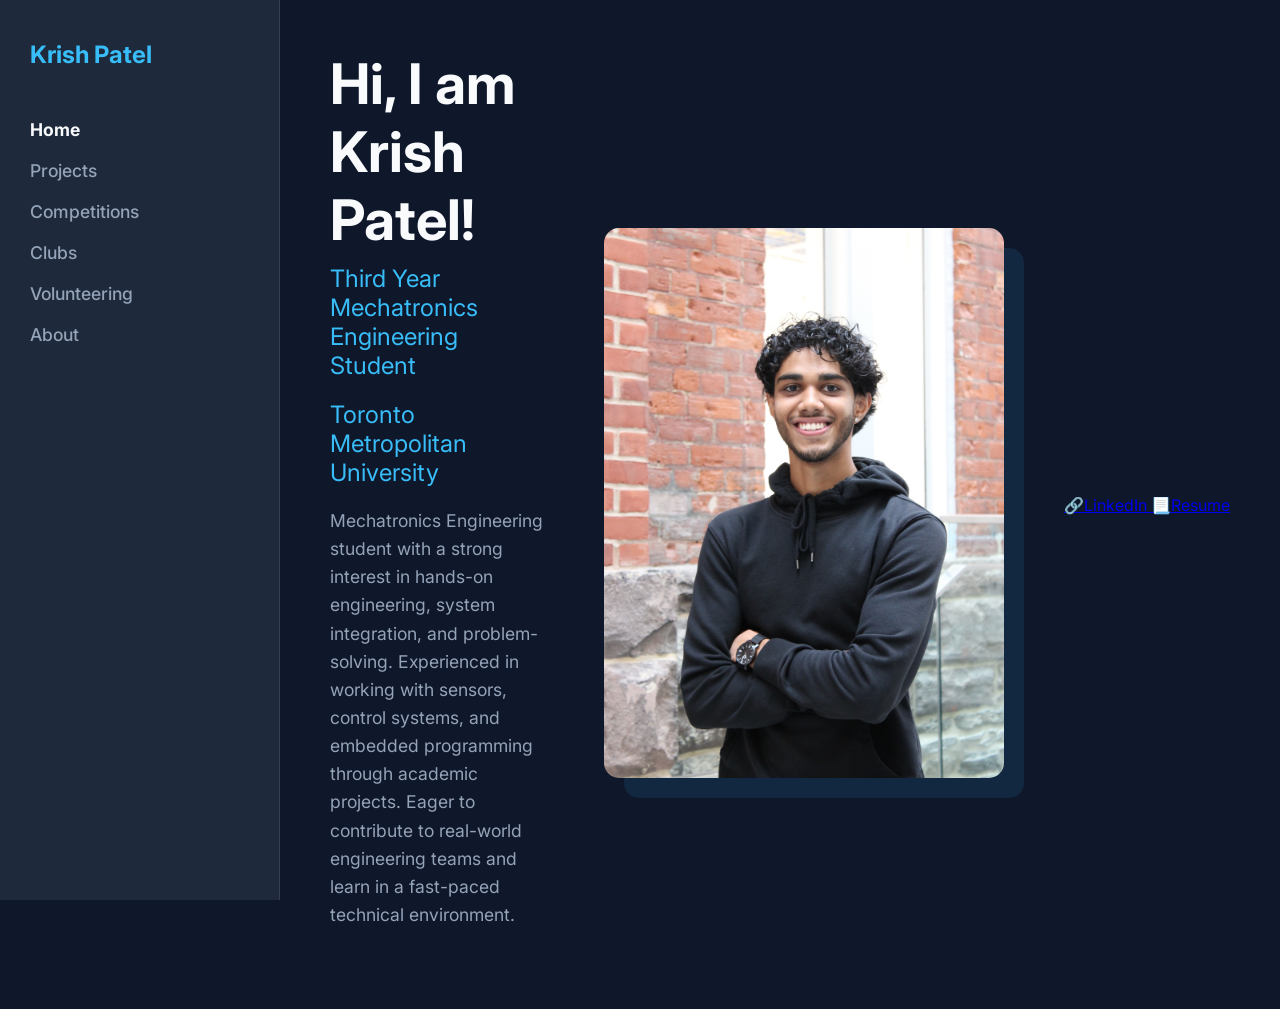
==== index.html @ 0c0c3767 "Update index.html" ====
<!DOCTYPE html>
<html lang="en">
<head>
    <meta charset="UTF-8">
    <meta name="viewport" content="width=device-width, initial-scale=1.0">
    <title>Krish Patel | Portfolio</title>
    <link href="https://fonts.googleapis.com/css2?family=Inter:wght@300;400;600;700&display=swap" rel="stylesheet">
    <style>
        :root {
            --bg-dark: #0f172a;
            --sidebar-bg: #1e293b;
            --accent-blue: #38bdf8;
            --text-white: #f8fafc;
            --text-gray: #94a3b8;
        }

        * { margin: 0; padding: 0; box-sizing: border-box; }

        body {
            font-family: 'Inter', sans-serif;
            background-color: var(--bg-dark);
            color: var(--text-white);
            display: flex;
            min-height: 100vh;
        }

        /* --- SIDEBAR NAVIGATION --- */
        nav {
            width: 280px;
            background: var(--sidebar-bg);
            height: 100vh;
            position: fixed;
            padding: 40px 30px;
            display: flex;
            flex-direction: column;
            border-right: 1px solid rgba(255,255,255,0.1);
        }

        .logo {
            font-size: 1.5rem;
            font-weight: 700;
            color: var(--accent-blue);
            margin-bottom: 50px;
            text-decoration: none;
        }

        .nav-links { list-style: none; }
        .nav-links li { margin-bottom: 20px; }
        
        /* THE IMPORTANT PART: File Links */
        .nav-links a {
            text-decoration: none;
            color: var(--text-gray);
            font-weight: 500;
            transition: 0.3s;
            font-size: 1.1rem;
        }
        .nav-links a:hover { color: var(--accent-blue); padding-left: 8px; }
        .nav-links a.active { color: var(--text-white); font-weight: 700; }

        /* --- CONTENT AREA --- */
        main {
            margin-left: 280px;
            width: 100%;
            display: flex;
            align-items: center;
            justify-content: center;
            padding: 50px;
        }

        .hero-container {
            display: flex;
            align-items: center;
            gap: 60px;
            max-width: 1100px;
        }

        .hero-text { flex: 1; }
        .hero-text h1 { font-size: 3.5rem; margin-bottom: 10px; }
        .hero-text h2 { font-size: 1.5rem; color: var(--accent-blue); margin-bottom: 20px; font-weight: 400; }
        .hero-text p { font-size: 1.1rem; color: var(--text-gray); line-height: 1.6; margin-bottom: 30px; }

        .btn-group { display: flex; gap: 15px; }
        .btn {
            padding: 12px 25px;
            border-radius: 5px;
            text-decoration: none;
            font-weight: 600;
            transition: 0.3s;
        }
        .btn-primary { background: var(--accent-blue); color: #000; }
        .btn-secondary { border: 1px solid var(--text-gray); color: var(--text-white); }

        .hero-image img {
            width: 400px;
            height: 550px;
            object-fit: cover;
            border-radius: 15px;
            box-shadow: 20px 20px 0px rgba(56, 189, 248, 0.1);
        }

        @media (max-width: 900px) {
            body { flex-direction: column; }
            nav { width: 100%; height: auto; position: relative; padding: 20px; }
            main { margin-left: 0; }
            .hero-container { flex-direction: column-reverse; text-align: center; }
            .hero-image img { width: 100%; height: auto; max-width: 350px; }
            .btn-group { justify-content: center; }
        }
    </style>
</head>
<body>

    <nav>
        <a href="index.html" class="logo">Krish Patel</a>
        <ul class="nav-links">
            <li><a href="index.html" class="active">Home</a></li>
            <li><a href="projects.html">Projects</a></li>
            <li><a href="competitions.html">Competitions</a></li>
            <li><a href="clubs.html">Clubs</a></li>
            <li><a href="volunteering.html">Volunteering</a></li>
            <li><a href="about.html">About</a></li>
        </ul>
    </nav>

    <main>
        <div class="hero-container">
            <div class="hero-text">
                <h1>Hi, I am Krish Patel!</h1>
                <h2>Third Year Mechatronics Engineering Student</h2>
                <h2>Toronto Metropolitan University</h2>
                <p>
                    Mechatronics Engineering student with a strong interest in hands-on engineering, system integration, and problem-solving.
                    Experienced in working with sensors, control systems, and embedded programming through academic projects.
                    Eager to contribute to real-world engineering teams and learn in a fast-paced technical environment.
                </p>
            </div>

            <div class="hero-image">
                <img src="profile.png" alt="Krish Patel">
            </div>
            <div class="about-actions">
    <a href="https://www.linkedin.com/in/krish-patel-4aba26331/" target="_blank" class="btn-linkedin">
        <i class="fab fa-linkedin"></i> 🔗LinkedIn
    </a>

    <a href="Patel_Krish_Resume_Final.pdf" target="_blank" class="btn-resume">
        <i class="fas fa-file-pdf"></i> 📃Resume
    </a>
</div>
        </div>
    </main>

</body>
</html>
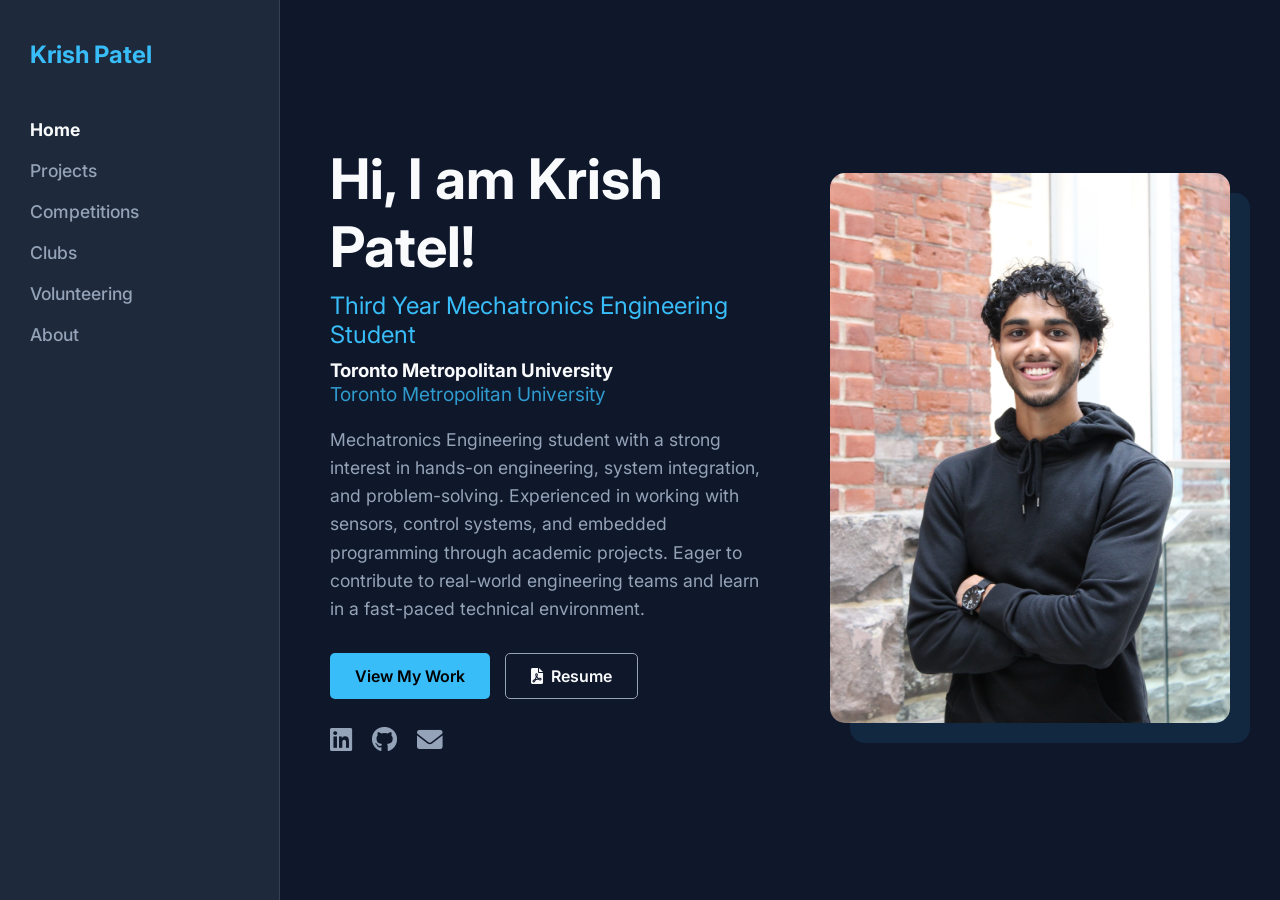
==== commit 5b20dfe6: "Update index.html" ====
--- a/index.html
+++ b/index.html
@@ -5,6 +5,7 @@
     <meta name="viewport" content="width=device-width, initial-scale=1.0">
     <title>Krish Patel | Portfolio</title>
     <link href="https://fonts.googleapis.com/css2?family=Inter:wght@300;400;600;700&display=swap" rel="stylesheet">
+    <link rel="stylesheet" href="https://cdnjs.cloudflare.com/ajax/libs/font-awesome/6.0.0/css/all.min.css">
     <style>
         :root {
             --bg-dark: #0f172a;
@@ -47,7 +48,6 @@
         .nav-links { list-style: none; }
         .nav-links li { margin-bottom: 20px; }
         
-        /* THE IMPORTANT PART: File Links */
         .nav-links a {
             text-decoration: none;
             color: var(--text-gray);
@@ -77,19 +77,42 @@
 
         .hero-text { flex: 1; }
         .hero-text h1 { font-size: 3.5rem; margin-bottom: 10px; }
-        .hero-text h2 { font-size: 1.5rem; color: var(--accent-blue); margin-bottom: 20px; font-weight: 400; }
+        .hero-text h2 { font-size: 1.5rem; color: var(--accent-blue); margin-bottom: 10px; font-weight: 400; }
         .hero-text p { font-size: 1.1rem; color: var(--text-gray); line-height: 1.6; margin-bottom: 30px; }
 
-        .btn-group { display: flex; gap: 15px; }
+        .btn-group { display: flex; gap: 15px; margin-bottom: 25px;}
         .btn {
             padding: 12px 25px;
             border-radius: 5px;
             text-decoration: none;
             font-weight: 600;
             transition: 0.3s;
+            display: flex;
+            align-items: center;
+            gap: 8px;
         }
         .btn-primary { background: var(--accent-blue); color: #000; }
         .btn-secondary { border: 1px solid var(--text-gray); color: var(--text-white); }
+        .btn:hover { transform: translateY(-3px); opacity: 0.9; }
+
+        /* Social Icons Styling */
+        .social-links {
+            display: flex;
+            gap: 20px;
+            margin-top: 10px;
+        }
+
+        .social-links a {
+            color: var(--text-gray);
+            font-size: 1.6rem;
+            transition: 0.3s ease;
+            text-decoration: none;
+        }
+
+        .social-links a:hover {
+            color: var(--accent-blue);
+            transform: scale(1.2);
+        }
 
         .hero-image img {
             width: 400px;
@@ -105,7 +128,7 @@
             main { margin-left: 0; }
             .hero-container { flex-direction: column-reverse; text-align: center; }
             .hero-image img { width: 100%; height: auto; max-width: 350px; }
-            .btn-group { justify-content: center; }
+            .btn-group, .social-links { justify-content: center; }
         }
     </style>
 </head>
@@ -128,26 +151,31 @@
             <div class="hero-text">
                 <h1>Hi, I am Krish Patel!</h1>
                 <h2>Third Year Mechatronics Engineering Student</h2>
-                <h2>Toronto Metropolitan University</h2>
+                <h3>Toronto Metropolitan University</h3>
+                <h2 style="font-size: 1.2rem; opacity: 0.8; margin-bottom: 20px;">Toronto Metropolitan University</h2>
                 <p>
                     Mechatronics Engineering student with a strong interest in hands-on engineering, system integration, and problem-solving.
                     Experienced in working with sensors, control systems, and embedded programming through academic projects.
                     Eager to contribute to real-world engineering teams and learn in a fast-paced technical environment.
                 </p>
+
+                <div class="btn-group">
+                    <a href="projects.html" class="btn btn-primary">View My Work</a>
+                    <a href="Patel_Krish_Resume_Final.pdf" target="_blank" class="btn btn-secondary">
+                        <i class="fas fa-file-pdf"></i> Resume
+                    </a>
+                </div>
+
+                <div class="social-links">
+                    <a href="https://www.linkedin.com/in/krish-patel-4aba26331/" target="_blank"><i class="fab fa-linkedin"></i></a>
+                    <a href="https://patelkrish2005.github.io/KrishPatel.github.io/index.html" target="_blank"><i class="fab fa-github"></i></a>
+                    <a href="patelkrish0924@gmail.com"><i class="fas fa-envelope"></i></a>
+                </div>
             </div>
 
             <div class="hero-image">
                 <img src="profile.png" alt="Krish Patel">
             </div>
-            <div class="about-actions">
-    <a href="https://www.linkedin.com/in/krish-patel-4aba26331/" target="_blank" class="btn-linkedin">
-        <i class="fab fa-linkedin"></i> 🔗LinkedIn
-    </a>
-
-    <a href="Patel_Krish_Resume_Final.pdf" target="_blank" class="btn-resume">
-        <i class="fas fa-file-pdf"></i> 📃Resume
-    </a>
-</div>
         </div>
     </main>
 
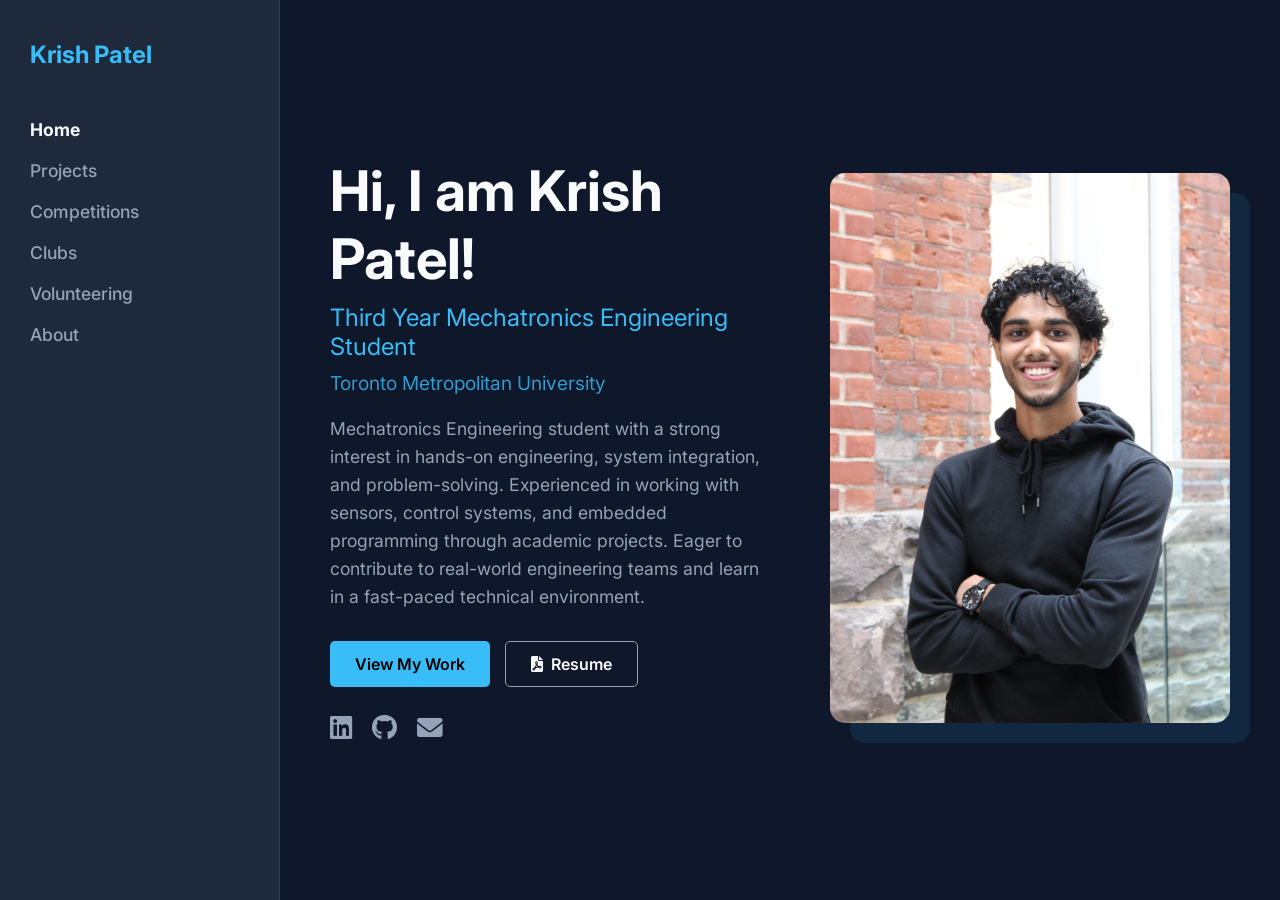
==== commit 9c5ecc41: "Update index.html" ====
--- a/index.html
+++ b/index.html
@@ -151,7 +151,6 @@
             <div class="hero-text">
                 <h1>Hi, I am Krish Patel!</h1>
                 <h2>Third Year Mechatronics Engineering Student</h2>
-                <h3>Toronto Metropolitan University</h3>
                 <h2 style="font-size: 1.2rem; opacity: 0.8; margin-bottom: 20px;">Toronto Metropolitan University</h2>
                 <p>
                     Mechatronics Engineering student with a strong interest in hands-on engineering, system integration, and problem-solving.
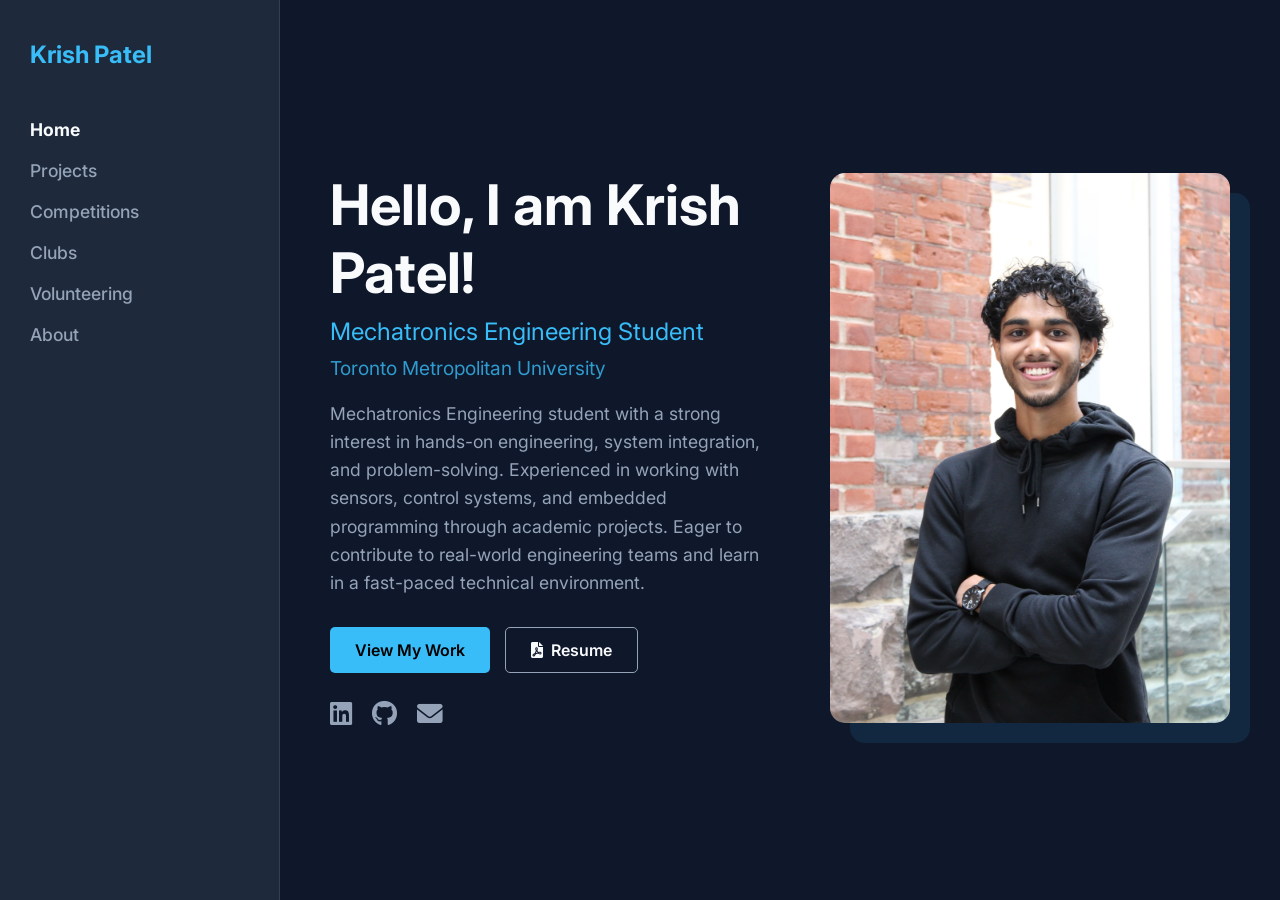
==== commit b264773a: "Update index.html" ====
--- a/index.html
+++ b/index.html
@@ -149,8 +149,8 @@
     <main>
         <div class="hero-container">
             <div class="hero-text">
-                <h1>Hi, I am Krish Patel!</h1>
-                <h2>Third Year Mechatronics Engineering Student</h2>
+                <h1>Hello, I am Krish Patel!</h1>
+                <h2>Mechatronics Engineering Student</h2>
                 <h2 style="font-size: 1.2rem; opacity: 0.8; margin-bottom: 20px;">Toronto Metropolitan University</h2>
                 <p>
                     Mechatronics Engineering student with a strong interest in hands-on engineering, system integration, and problem-solving.
@@ -160,15 +160,15 @@
 
                 <div class="btn-group">
                     <a href="projects.html" class="btn btn-primary">View My Work</a>
-                    <a href="Patel_Krish_Resume_Final.pdf" target="_blank" class="btn btn-secondary">
+                    <a href="Patel_Krish_Resume.pdf" target="_blank" class="btn btn-secondary">
                         <i class="fas fa-file-pdf"></i> Resume
                     </a>
                 </div>
 
                 <div class="social-links">
                     <a href="https://www.linkedin.com/in/krish-patel-4aba26331/" target="_blank"><i class="fab fa-linkedin"></i></a>
-                    <a href="https://patelkrish2005.github.io/KrishPatel.github.io/index.html" target="_blank"><i class="fab fa-github"></i></a>
-                    <a href="patelkrish0924@gmail.com"><i class="fas fa-envelope"></i></a>
+                    <a href="https://github.com/patelkrish2005/KrishPatel.github.io" target="_blank"><i class="fab fa-github"></i></a>
+                    <a href="mailto:patelkrish0924@gmail.com"><i class="fas fa-envelope"></i></a>
                 </div>
             </div>
 
